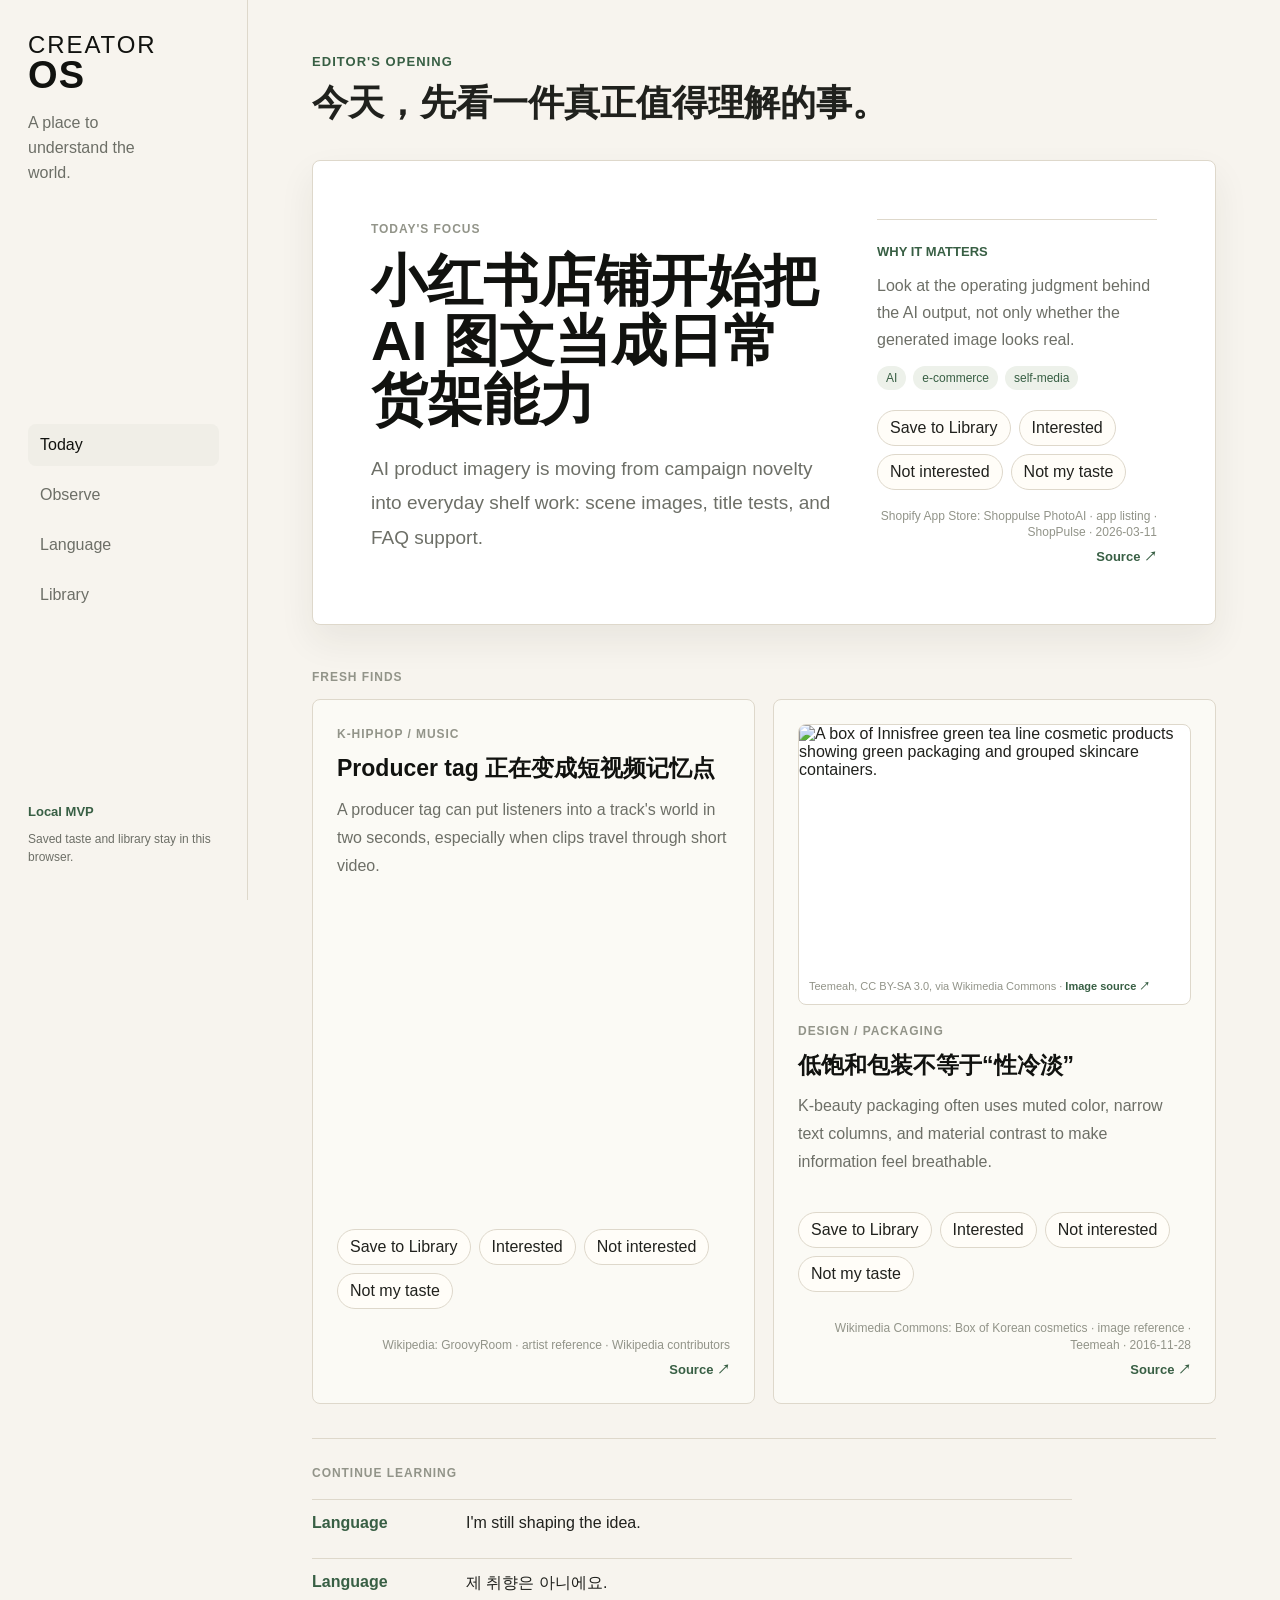
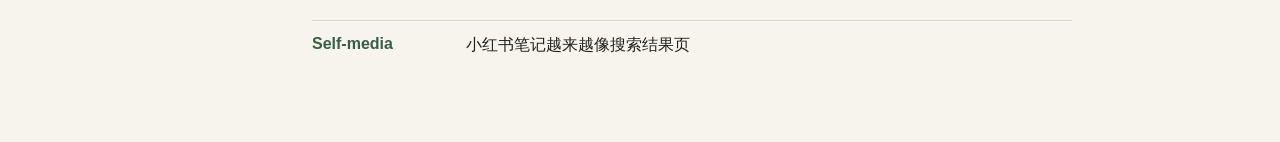
==== creator-osindex.html @ e70a6026 "fix(content): load source metadata visibility fix" ====
<!DOCTYPE html>
<html lang="zh-CN">
<head>
  <meta charset="UTF-8">
  <meta name="viewport" content="width=device-width, initial-scale=1.0">
  <title>Creator OS</title>
  <link rel="stylesheet" href="creator-osstyle.css">
  <link rel="stylesheet" href="creator-ostoday-review.css">
  <link rel="stylesheet" href="creator-osmvp.css">
</head>
<body>
  <div class="app-shell">
    <aside class="sidebar" aria-label="Primary navigation">
      <div>
        <a class="brand" href="#today" data-page="today" aria-label="Creator OS Today">
          <span>Creator</span>
          <strong>OS</strong>
        </a>
        <p class="brand-line">A place to understand the world.</p>
      </div>

      <nav class="nav-list">
        <a class="nav-item active" href="#today" data-page="today">Today</a>
        <a class="nav-item" href="#observe" data-page="observe">Observe</a>
        <a class="nav-item" href="#language" data-page="language">Language</a>
        <a class="nav-item" href="#library" data-page="library">Library</a>
      </nav>

      <div class="sidebar-note">
        <span>Local MVP</span>
        <small>Saved taste and library stay in this browser.</small>
      </div>
    </aside>

    <main class="main-content">
      <section class="page active" id="today" aria-labelledby="today-title"></section>
      <section class="page" id="observe" aria-labelledby="observe-title"></section>
      <section class="page" id="language" aria-labelledby="language-title"></section>
      <section class="page" id="library" aria-labelledby="library-title"></section>
    </main>
  </div>

  <nav class="mobile-nav" aria-label="Mobile navigation">
    <a class="mobile-nav-item active" href="#today" data-page="today">Today</a>
    <a class="mobile-nav-item" href="#observe" data-page="observe">Observe</a>
    <a class="mobile-nav-item" href="#language" data-page="language">Language</a>
    <a class="mobile-nav-item" href="#library" data-page="library">Library</a>
  </nav>

  <script src="creator-osscript.js"></script>
  <script src="creator-ostoday-review.js"></script>
  <script src="creator-osmvp.js"></script>
  <script src="creator-osmvp-source-fix.js"></script>
</body>
</html>
---- creator-osstyle.css ----
:root {
  --bg: #f7f4ee;
  --paper: #fffdf8;
  --surface: #ffffff;
  --surface-soft: #f0eee7;
  --text: #20211d;
  --muted: #6d6f67;
  --faint: #929489;
  --line: #ded8cb;
  --accent: #5f7d66;
  --accent-dark: #385f44;
  --warm: #b46a45;
  --ink: #11120f;
  --shadow: 0 16px 36px rgba(44, 39, 28, 0.07);
  --radius: 8px;
}

* { box-sizing: border-box; }

html { scroll-behavior: smooth; }

body {
  margin: 0;
  background: var(--bg);
  color: var(--text);
  font-family: Inter, "Noto Sans SC", "Noto Sans KR", "Helvetica Neue", Arial, sans-serif;
  letter-spacing: 0;
}

button, input, textarea { font: inherit; }
button { cursor: pointer; }

.app-shell { min-height: 100vh; }

.sidebar {
  position: fixed;
  inset: 0 auto 0 0;
  width: 248px;
  padding: 34px 28px;
  border-right: 1px solid var(--line);
  background: rgba(247, 244, 238, 0.92);
  display: flex;
  flex-direction: column;
  justify-content: space-between;
  z-index: 10;
}

.brand {
  color: var(--ink);
  text-decoration: none;
  text-transform: uppercase;
  line-height: 0.92;
  display: inline-grid;
  gap: 2px;
}

.brand span { font-size: 24px; letter-spacing: 0.08em; }
.brand strong { font-size: 38px; letter-spacing: 0.03em; }
.brand-line { color: var(--muted); line-height: 1.55; max-width: 150px; margin: 18px 0 0; }

.nav-list { display: grid; gap: 8px; margin-top: 52px; }
.nav-item, .mobile-nav-item {
  color: var(--muted);
  text-decoration: none;
  border-radius: var(--radius);
  transition: color .18s ease, background .18s ease;
}
.nav-item { padding: 12px 12px; }
.nav-item:hover, .nav-item.active, .mobile-nav-item.active { color: var(--ink); background: var(--surface-soft); }

.sidebar-note { color: var(--muted); display: grid; gap: 8px; font-size: 13px; line-height: 1.5; }
.sidebar-note span { color: var(--accent-dark); font-weight: 700; }
.sidebar-note small { font-size: 12px; }

.main-content {
  margin-left: 248px;
  min-height: 100vh;
  padding: 42px clamp(24px, 5vw, 76px) 72px;
}

.page { display: none; max-width: 1180px; margin: 0 auto; animation: appear .18s ease; }
.page.active { display: block; }

@keyframes appear { from { opacity: 0; transform: translateY(6px); } to { opacity: 1; transform: translateY(0); } }

.page-kicker { color: var(--accent-dark); font-size: 13px; font-weight: 700; letter-spacing: 0.08em; text-transform: uppercase; }
.page-title { margin: 10px 0 10px; font-size: clamp(34px, 5vw, 64px); line-height: 1.02; font-weight: 650; max-width: 820px; }
.page-subtitle { color: var(--muted); font-size: 18px; line-height: 1.65; max-width: 760px; margin: 0 0 30px; }

.today-top { display: grid; grid-template-columns: minmax(0, 1.18fr) minmax(300px, .82fr); gap: 18px; margin: 26px 0 18px; align-items: stretch; }
.section-grid { display: grid; grid-template-columns: repeat(2, minmax(0, 1fr)); gap: 18px; }
.content-grid { display: grid; grid-template-columns: repeat(3, minmax(0, 1fr)); gap: 16px; }
.library-grid { display: grid; grid-template-columns: minmax(0, 1fr) 320px; gap: 18px; align-items: start; }

.panel, .item-card, .lesson-card, .note-card, .library-card {
  background: var(--surface);
  border: 1px solid var(--line);
  border-radius: var(--radius);
  box-shadow: var(--shadow);
}

.panel { padding: clamp(20px, 3vw, 32px); }
.item-card, .lesson-card, .library-card { padding: 20px; }
.note-card { padding: 18px; background: #fbfaf5; box-shadow: none; }

.panel-label, .card-meta { color: var(--faint); font-size: 12px; letter-spacing: 0.08em; text-transform: uppercase; font-weight: 700; }
.panel h2, .item-card h3, .lesson-card h3, .library-card h3 { margin: 10px 0 10px; line-height: 1.22; }
.panel h2 { font-size: clamp(26px, 3vw, 40px); }
.item-card h3, .lesson-card h3, .library-card h3 { font-size: 20px; }
p { line-height: 1.65; }
.card-copy, .item-card p, .lesson-card p, .library-card p { color: var(--muted); margin: 0 0 14px; }

.focus-list { display: grid; gap: 12px; margin-top: 18px; }
.focus-row { display: grid; grid-template-columns: 98px 1fr; gap: 14px; padding: 14px 0; border-top: 1px solid var(--line); }
.focus-row strong { color: var(--accent-dark); }

.find-list { display: grid; gap: 13px; }
.find-mini { border-top: 1px solid var(--line); padding-top: 13px; }
.find-mini:first-child { border-top: 0; padding-top: 0; }
.find-mini h3 { margin: 0 0 5px; font-size: 18px; }
.find-mini p { margin: 0; color: var(--muted); }

.editor-note { display: flex; gap: 12px; align-items: flex-start; margin: 18px 0; }
.editor-mark { width: 10px; min-width: 10px; height: 10px; border-radius: 50%; background: var(--accent); margin-top: 8px; }

.toolbar { display: flex; flex-wrap: wrap; gap: 8px; margin: 18px 0 22px; }
.chip, .action-button, .save-button, .remove-button, .text-button {
  border: 1px solid var(--line);
  background: var(--paper);
  color: var(--text);
  border-radius: 999px;
  padding: 8px 12px;
  min-height: 36px;
}
.chip.active, .action-button.active { background: var(--accent); border-color: var(--accent); color: white; }
.save-button.saved { background: var(--ink); color: white; border-color: var(--ink); }
.remove-button { color: #8d3f2c; }
.text-button { background: transparent; }

.actions { display: flex; flex-wrap: wrap; gap: 8px; margin-top: 14px; }
.tag-row { display: flex; flex-wrap: wrap; gap: 7px; margin: 12px 0; }
.tag { color: var(--accent-dark); background: #edf1ea; border-radius: 999px; padding: 5px 9px; font-size: 12px; }

.observe-card { display: grid; gap: 11px; }
.what-why { display: grid; gap: 8px; padding: 12px; background: #faf8f1; border-radius: var(--radius); color: var(--muted); }
.what-why strong { color: var(--text); }

.lesson-hero { display: grid; grid-template-columns: 1fr 1fr; gap: 18px; margin-bottom: 18px; }
.phrase { font-size: clamp(30px, 4vw, 48px); line-height: 1.08; margin: 12px 0; }
.translation { color: var(--muted); font-size: 18px; }
.word-list { display: grid; gap: 10px; margin-top: 14px; }
.word-row { display: grid; grid-template-columns: 120px 1fr; gap: 12px; border-top: 1px solid var(--line); padding-top: 10px; }
.word-row strong { color: var(--accent-dark); }

.note-input { width: 100%; min-height: 104px; resize: vertical; border: 1px solid var(--line); border-radius: var(--radius); padding: 12px; background: var(--paper); color: var(--text); }
.empty-state { padding: 28px; text-align: center; color: var(--muted); border: 1px dashed var(--line); border-radius: var(--radius); background: rgba(255,255,255,.45); }
.saved-count { color: var(--accent-dark); font-size: 42px; line-height: 1; margin: 8px 0; }

.mobile-nav { display: none; }

@media (max-width: 980px) {
  .sidebar { display: none; }
  .main-content { margin-left: 0; padding: 28px 18px 92px; }
  .today-top, .section-grid, .content-grid, .library-grid, .lesson-hero, .fresh-grid, .today-focus { grid-template-columns: 1fr; }
  .mobile-nav {
    position: fixed;
    left: 10px;
    right: 10px;
    bottom: 10px;
    display: grid;
    grid-template-columns: repeat(4, 1fr);
    gap: 4px;
    background: rgba(255, 253, 248, 0.94);
    border: 1px solid var(--line);
    border-radius: 12px;
    padding: 6px;
    z-index: 20;
    box-shadow: var(--shadow);
  }
  .mobile-nav-item { text-align: center; padding: 10px 4px; font-size: 13px; }
}

@media (max-width: 560px) {
  .main-content { padding-inline: 14px; }
  .page-title { font-size: 38px; }
  .page-subtitle { font-size: 16px; }
  .panel, .item-card, .lesson-card, .library-card { padding: 16px; }
  .focus-row, .word-row { grid-template-columns: 1fr; gap: 4px; }
  .actions .action-button, .actions .save-button { flex: 1 1 132px; }
}

/* Today Experience v1 */
#today {
  max-width: 1080px;
}

.today-editor-opening {
  margin: 10px 0 34px;
}

.today-editor-opening p {
  max-width: 620px;
  margin: 10px 0 0;
  color: var(--text);
  font-size: clamp(24px, 3vw, 36px);
  line-height: 1.28;
  font-weight: 600;
}

.today-focus {
  display: grid;
  grid-template-columns: minmax(0, 1.28fr) minmax(280px, .72fr);
  gap: clamp(24px, 4vw, 44px);
  margin: 0 0 42px;
  padding: clamp(30px, 5vw, 58px);
  background: var(--surface);
  border: 1px solid var(--line);
  border-radius: var(--radius);
  box-shadow: var(--shadow);
}

.today-focus h1 {
  max-width: 720px;
  margin: 14px 0 22px;
  color: var(--ink);
  font-size: clamp(38px, 5vw, 66px);
  line-height: 1.06;
  font-weight: 650;
}

.today-focus-copy p {
  max-width: 660px;
  margin: 0;
  color: var(--muted);
  font-size: 19px;
  line-height: 1.8;
}

.today-focus-aside {
  align-self: end;
  padding-top: 22px;
  border-top: 1px solid var(--line);
}

.today-focus-aside > span {
  color: var(--accent-dark);
  font-size: 13px;
  font-weight: 700;
  text-transform: uppercase;
}

.today-focus-aside p {
  margin: 12px 0 0;
  color: var(--muted);
  line-height: 1.7;
}

.today-section,
.today-continue {
  margin-top: 34px;
}

.today-section-heading {
  margin-bottom: 14px;
}

.fresh-grid {
  display: grid;
  grid-template-columns: repeat(2, minmax(0, 1fr));
  gap: 18px;
}

.fresh-card {
  min-height: 240px;
  padding: 24px;
  background: #fbfaf5;
  border: 1px solid var(--line);
  border-radius: var(--radius);
}

.fresh-card h3 {
  margin: 12px 0 12px;
  color: var(--ink);
  font-size: 23px;
  line-height: 1.28;
}

.fresh-card p {
  margin: 0;
  color: var(--muted);
  line-height: 1.75;
}

.source-link {
  display: inline-flex;
  margin-top: 16px;
  color: var(--accent-dark);
  font-size: 13px;
  font-weight: 700;
  text-decoration: none;
}

.source-link:hover {
  text-decoration: underline;
}

.today-continue {
  padding: 24px 0 0;
  border-top: 1px solid var(--line);
}

.today-continue .focus-list {
  max-width: 760px;
}

.today-continue .focus-row {
  grid-template-columns: 140px 1fr;
}

.today-focus .actions,
.fresh-card .actions {
  margin-top: 20px;
}

@media (max-width: 980px) {
  .today-editor-opening { margin-top: 0; }
  .today-focus { padding: 24px; }
  .today-focus-aside { align-self: auto; }
}

@media (max-width: 560px) {
  .today-editor-opening p { font-size: 28px; }
  .today-focus h1 { font-size: 38px; }
  .today-focus-copy p { font-size: 17px; }
  .today-continue .focus-row { grid-template-columns: 1fr; }
}
---- creator-ostoday-review.css ----
/* Today review-fix pass */
.today-focus h1 {
  font-size: clamp(34px, 4.4vw, 58px);
}

.tag {
  border: 0;
  cursor: pointer;
  transition: color .18s ease, background .18s ease;
}

.tag:hover,
.tag:focus-visible {
  color: var(--ink);
  background: #dfe8dc;
  outline: 2px solid rgba(95, 125, 102, 0.35);
  outline-offset: 2px;
}

.source-meta {
  display: flex;
  flex-wrap: wrap;
  justify-content: flex-end;
  align-items: center;
  gap: 7px 10px;
  margin-top: 18px;
  color: var(--faint);
  font-size: 12px;
  line-height: 1.4;
  text-align: right;
}

.source-link {
  margin-top: 0;
}

.fresh-card {
  display: flex;
  flex-direction: column;
  gap: 16px;
}

.fresh-card-body {
  flex: 1;
}

.fresh-card-footer {
  display: grid;
  gap: 10px;
  margin-top: auto;
}

.content-image {
  margin: 0;
  border-radius: var(--radius);
  overflow: hidden;
  background: var(--surface);
  border: 1px solid var(--line);
}

.content-image img {
  display: block;
  width: 100%;
  aspect-ratio: 16 / 10;
  object-fit: cover;
}

.content-image figcaption {
  padding: 9px 10px;
  color: var(--faint);
  font-size: 11px;
  line-height: 1.45;
}

.content-image a {
  color: var(--accent-dark);
  font-weight: 700;
  text-decoration: none;
}

.content-image a:hover {
  text-decoration: underline;
}

@media (max-width: 560px) {
  .source-meta { justify-content: flex-start; text-align: left; }
  .fresh-card { min-height: auto; }
}
---- creator-osmvp.css ----
.lesson-grid {
  display: grid;
  grid-template-columns: repeat(2, minmax(0, 1fr));
  gap: 18px;
}

.lesson-card .what-why,
.library-card .what-why {
  margin: 14px 0;
}

.lesson-card .source-meta,
.observe-card .source-meta,
.library-card .source-meta {
  justify-content: flex-start;
  text-align: left;
}

.library-card .content-image,
.lesson-card .content-image {
  margin-bottom: 12px;
}

.library-filters {
  align-items: center;
  flex-wrap: wrap;
}

.library-filters select,
.library-filters input {
  min-height: 38px;
  border: 1px solid var(--border);
  border-radius: 999px;
  padding: 0 14px;
  background: var(--paper);
  color: var(--ink);
  font: inherit;
}

.library-filters input {
  min-width: 180px;
}

.content-card .section-heading,
.lesson-card .section-heading,
.library-card .section-heading {
  margin-bottom: 8px;
}

@media (max-width: 980px) {
  .lesson-grid {
    grid-template-columns: 1fr;
  }

  .library-filters {
    align-items: stretch;
  }

  .library-filters select,
  .library-filters input {
    width: 100%;
  }
}
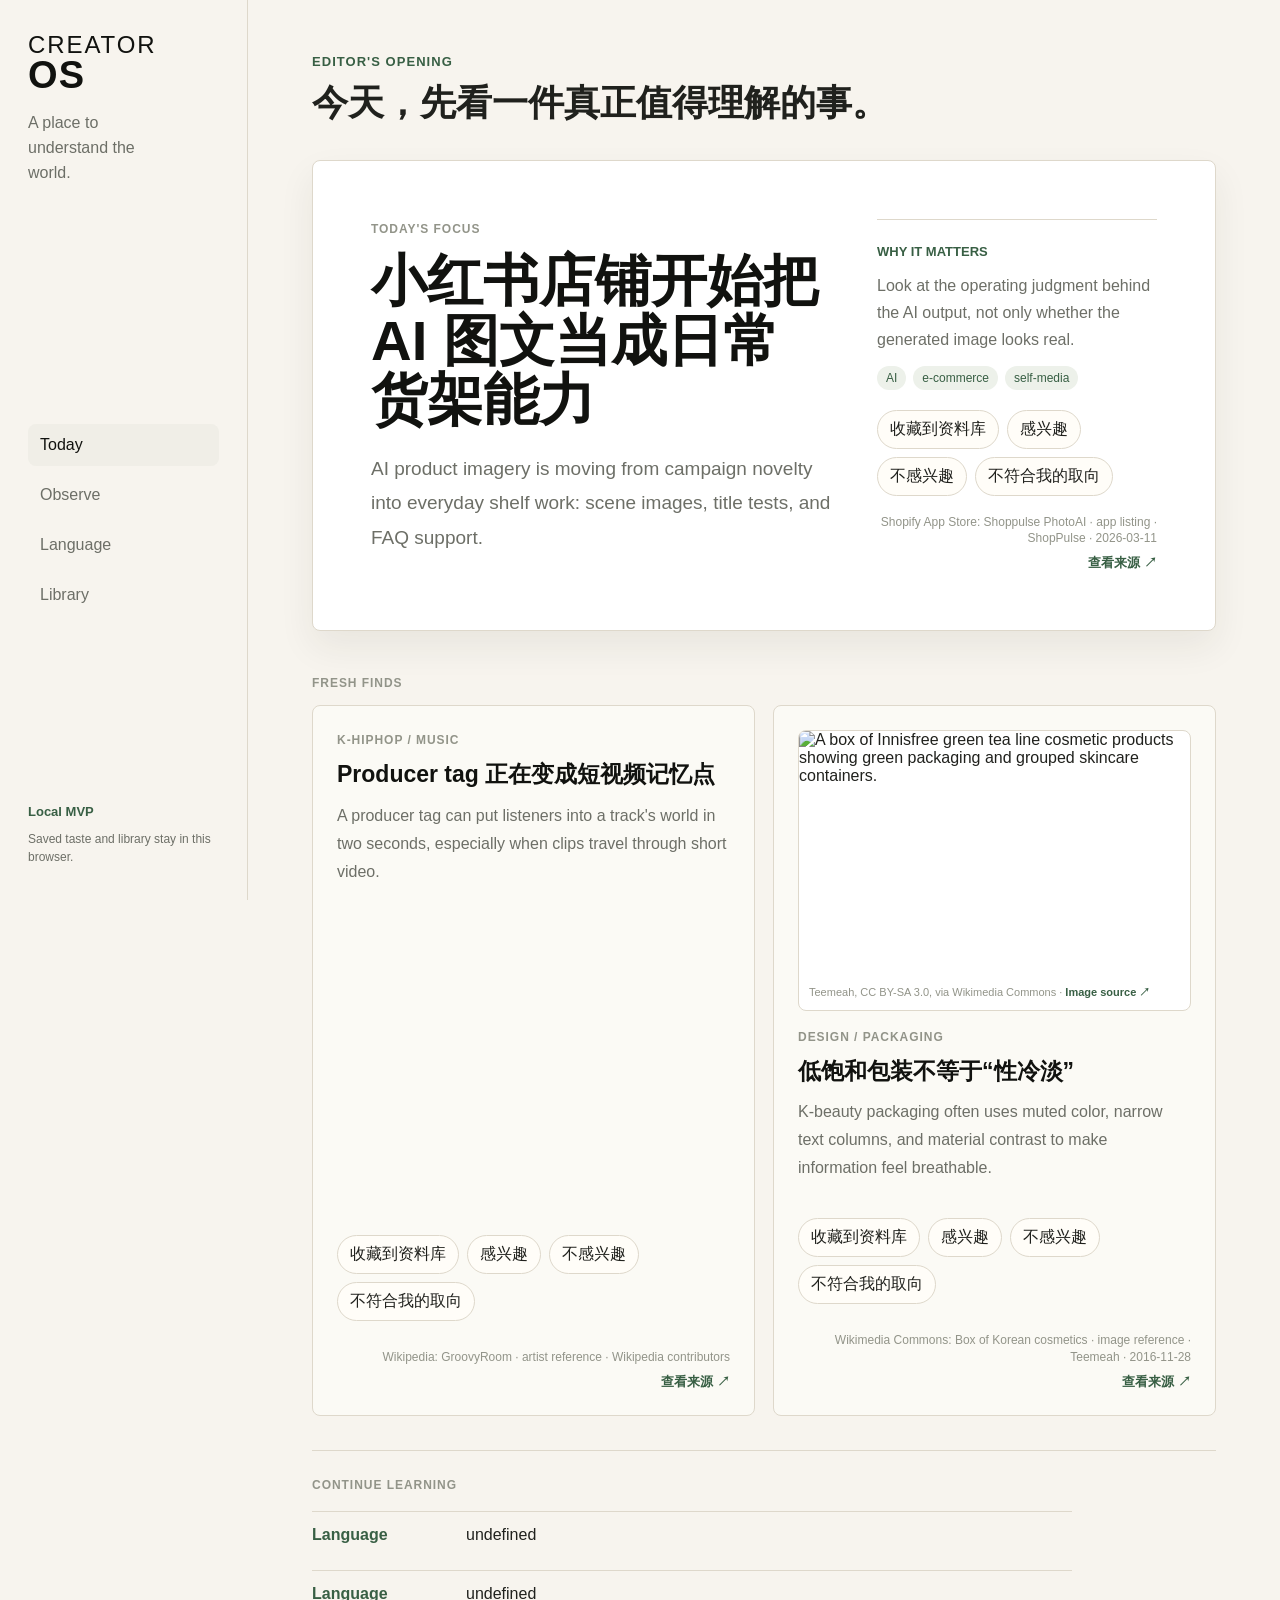
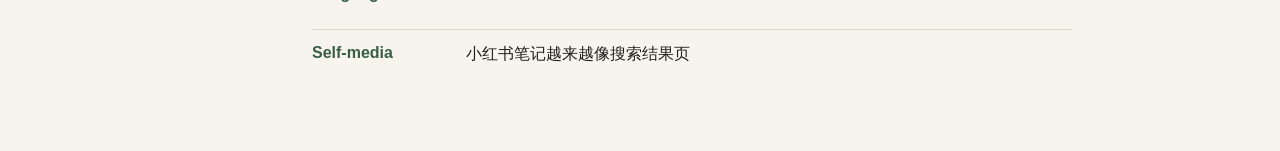
==== commit 9003ed6d: "fix(language): load language experience fixes" ====
--- a/creator-osindex.html
+++ b/creator-osindex.html
@@ -51,5 +51,6 @@
   <script src="creator-ostoday-review.js"></script>
   <script src="creator-osmvp.js"></script>
   <script src="creator-osmvp-source-fix.js"></script>
+  <script src="creator-oslanguage-fix.js"></script>
 </body>
 </html>
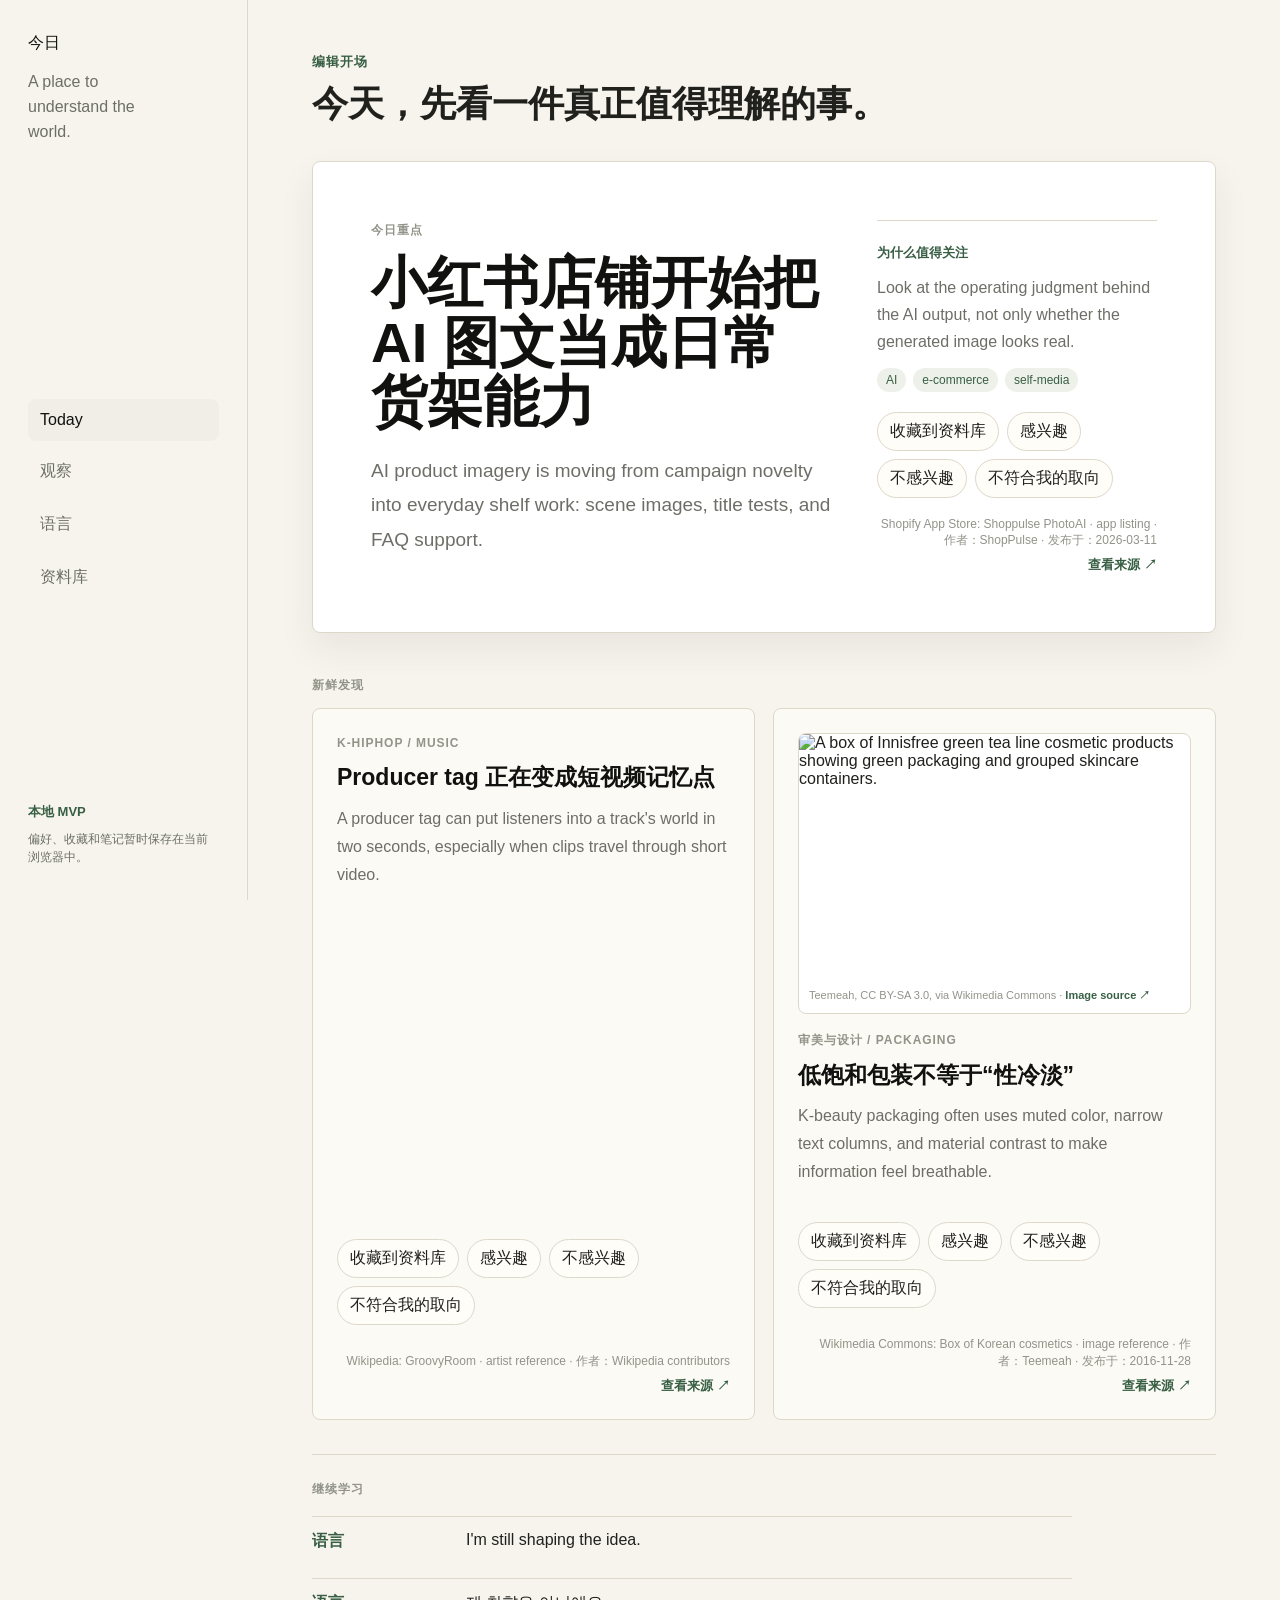
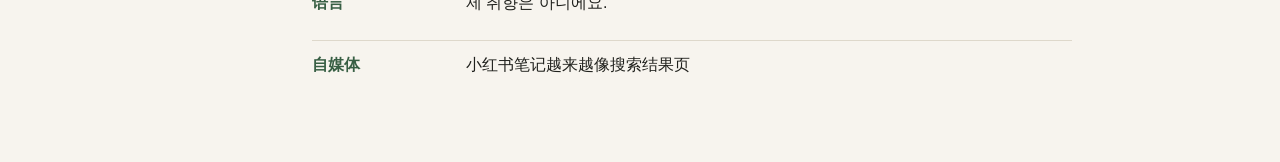
==== commit 5004c5d9: "fix(stability): load final stability pass" ====
--- a/creator-osindex.html
+++ b/creator-osindex.html
@@ -52,5 +52,6 @@
   <script src="creator-osmvp.js"></script>
   <script src="creator-osmvp-source-fix.js"></script>
   <script src="creator-oslanguage-fix.js"></script>
+  <script src="creator-osstability-fix.js"></script>
 </body>
 </html>
--- a/creator-osmvp.css
+++ b/creator-osmvp.css
@@ -47,6 +47,125 @@
   margin-bottom: 8px;
 }
 
+.language-card {
+  display: grid;
+  gap: 12px;
+}
+
+.language-card h3 {
+  margin-bottom: 0;
+  color: var(--accent-dark);
+  font-size: 14px;
+  letter-spacing: 0.08em;
+  text-transform: uppercase;
+}
+
+.lesson-translation {
+  display: grid;
+  gap: 5px;
+  padding: 12px 0 0;
+  border-top: 1px solid var(--line);
+}
+
+.lesson-translation strong,
+.lesson-main-point span,
+.lesson-block h4 {
+  color: var(--accent-dark);
+  font-size: 13px;
+  font-weight: 700;
+}
+
+.lesson-translation p,
+.lesson-short,
+.lesson-block p,
+.example-row p {
+  margin: 0;
+}
+
+.lesson-main-point {
+  display: grid;
+  gap: 6px;
+  padding: 12px;
+  background: #faf8f1;
+  border-radius: var(--radius);
+}
+
+.lesson-main-point p,
+.lesson-block p,
+.lesson-row span,
+.example-row p,
+.example-row small {
+  color: var(--muted);
+  line-height: 1.65;
+}
+
+.lesson-chip-row {
+  display: flex;
+  flex-wrap: wrap;
+  gap: 7px;
+}
+
+.info-chip,
+.topic-chip {
+  display: inline-flex;
+  align-items: center;
+  min-height: 28px;
+  border-radius: 999px;
+  padding: 5px 9px;
+  font-size: 12px;
+  background: #edf1ea;
+  color: var(--accent-dark);
+}
+
+.info-chip:focus-visible,
+.topic-chip:focus-visible,
+.lesson-toggle:focus-visible {
+  outline: 2px solid rgba(95, 125, 102, 0.35);
+  outline-offset: 2px;
+}
+
+.lesson-expanded {
+  display: grid;
+  gap: 14px;
+  padding-top: 14px;
+  border-top: 1px solid var(--line);
+  animation: appear .18s ease;
+}
+
+.lesson-block {
+  display: grid;
+  gap: 8px;
+}
+
+.lesson-block h4 {
+  margin: 0;
+}
+
+.lesson-row,
+.example-row {
+  display: grid;
+  gap: 4px;
+  padding: 10px 0;
+  border-top: 1px solid var(--line);
+}
+
+.lesson-row:first-of-type,
+.example-row:first-of-type {
+  border-top: 0;
+  padding-top: 0;
+}
+
+.lesson-row strong,
+.example-original {
+  color: var(--ink);
+}
+
+.lesson-ai-note {
+  padding: 12px;
+  background: #faf8f1;
+  border-radius: var(--radius);
+}
+
 @media (max-width: 980px) {
   .lesson-grid {
     grid-template-columns: 1fr;
@@ -61,3 +180,10 @@
     width: 100%;
   }
 }
+
+@media (max-width: 560px) {
+  .language-card .actions {
+    display: grid;
+    grid-template-columns: 1fr;
+  }
+}
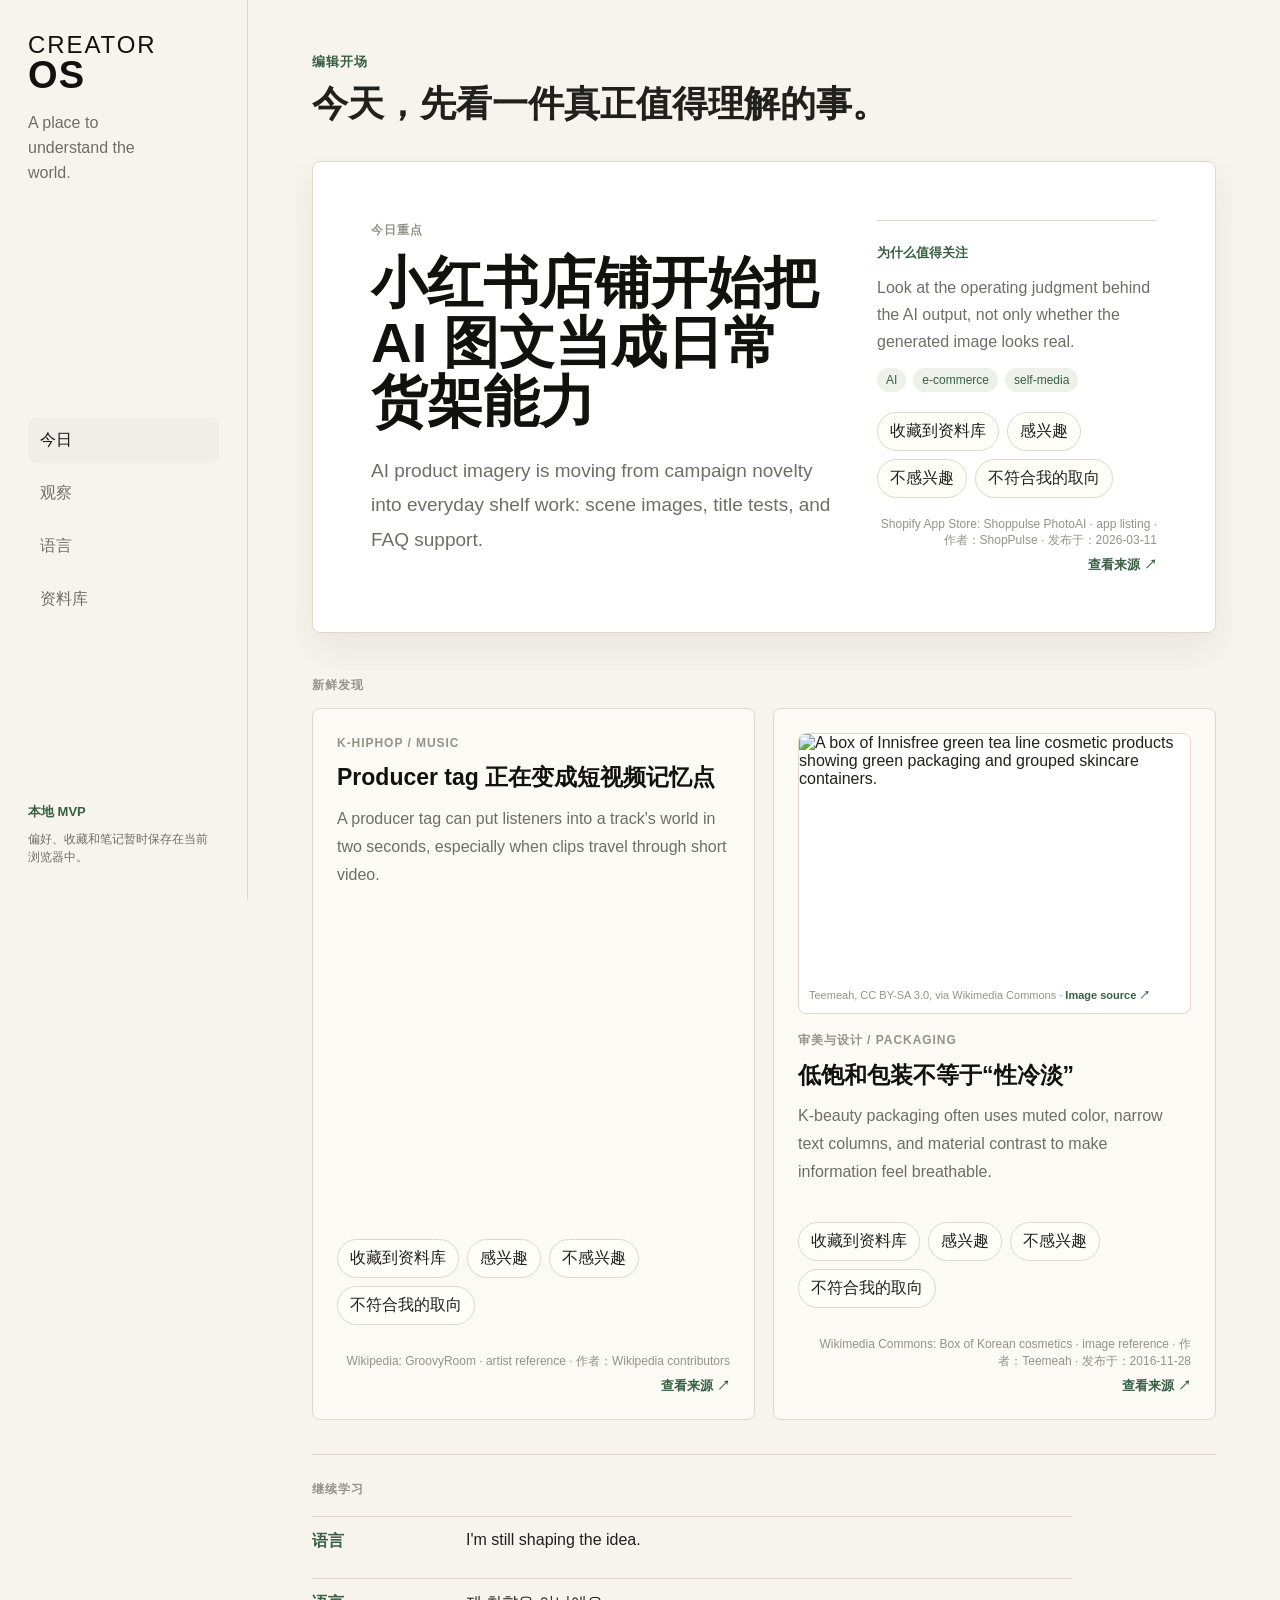
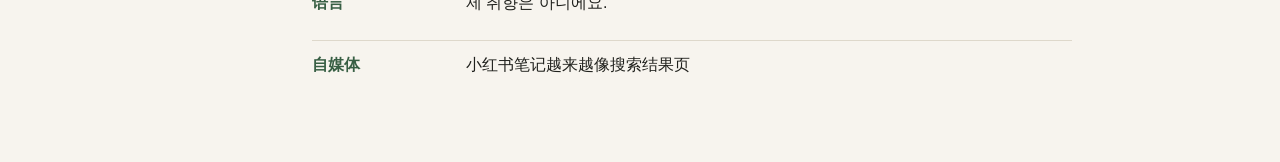
==== commit 2aca31cf: "fix(localization): load scoped shell labels" ====
--- a/creator-osindex.html
+++ b/creator-osindex.html
@@ -53,5 +53,6 @@
   <script src="creator-osmvp-source-fix.js"></script>
   <script src="creator-oslanguage-fix.js"></script>
   <script src="creator-osstability-fix.js"></script>
+  <script src="creator-osshell-localization-fix.js"></script>
 </body>
 </html>
--- a/creator-osmvp.css
+++ b/creator-osmvp.css
@@ -2,6 +2,14 @@
   display: grid;
   grid-template-columns: repeat(2, minmax(0, 1fr));
   gap: 18px;
+  align-items: start;
+}
+
+.lesson-card,
+.language-card {
+  align-self: start;
+  height: auto;
+  min-height: 0;
 }
 
 .lesson-card .what-why,
@@ -99,10 +107,31 @@
   line-height: 1.65;
 }
 
+.lesson-chip-row,
+.tag-row,
+.actions {
+  align-items: flex-start;
+}
+
 .lesson-chip-row {
   display: flex;
   flex-wrap: wrap;
   gap: 7px;
+}
+
+.info-chip,
+.topic-chip,
+.tag,
+.chip,
+.action-button,
+.save-button,
+.remove-button,
+.text-button {
+  width: fit-content;
+  max-width: 100%;
+  height: auto;
+  align-self: flex-start;
+  white-space: normal;
 }
 
 .info-chip,
@@ -113,6 +142,7 @@
   border-radius: 999px;
   padding: 5px 9px;
   font-size: 12px;
+  line-height: 1.35;
   background: #edf1ea;
   color: var(--accent-dark);
 }
@@ -130,6 +160,7 @@
   padding-top: 14px;
   border-top: 1px solid var(--line);
   animation: appear .18s ease;
+  overflow-wrap: anywhere;
 }
 
 .lesson-block {
@@ -186,4 +217,8 @@
     display: grid;
     grid-template-columns: 1fr;
   }
-}
+
+  .language-card .actions > * {
+    width: 100%;
+  }
+}
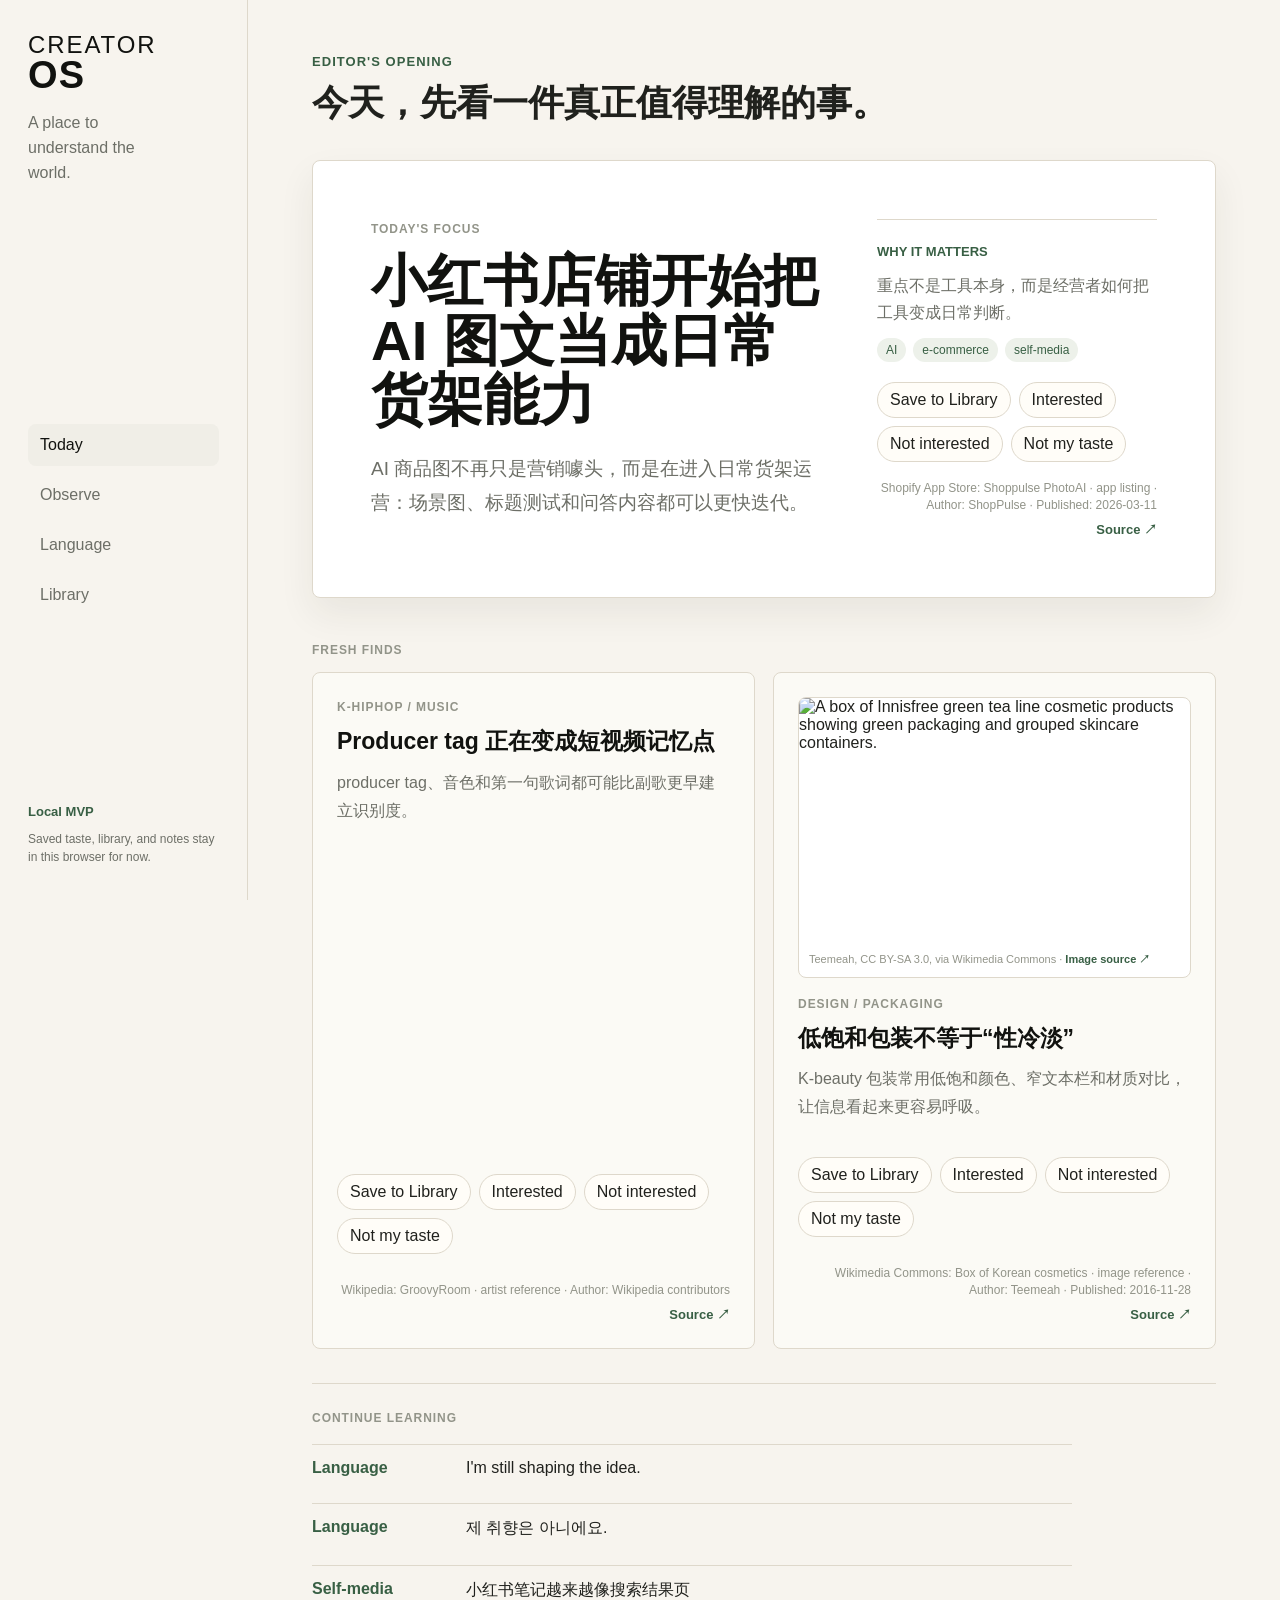
==== commit a624517a: "fix(copy): load bilingual language system" ====
--- a/creator-osindex.html
+++ b/creator-osindex.html
@@ -54,5 +54,6 @@
   <script src="creator-oslanguage-fix.js"></script>
   <script src="creator-osstability-fix.js"></script>
   <script src="creator-osshell-localization-fix.js"></script>
+  <script src="creator-oslanguage-system-fix.js"></script>
 </body>
 </html>
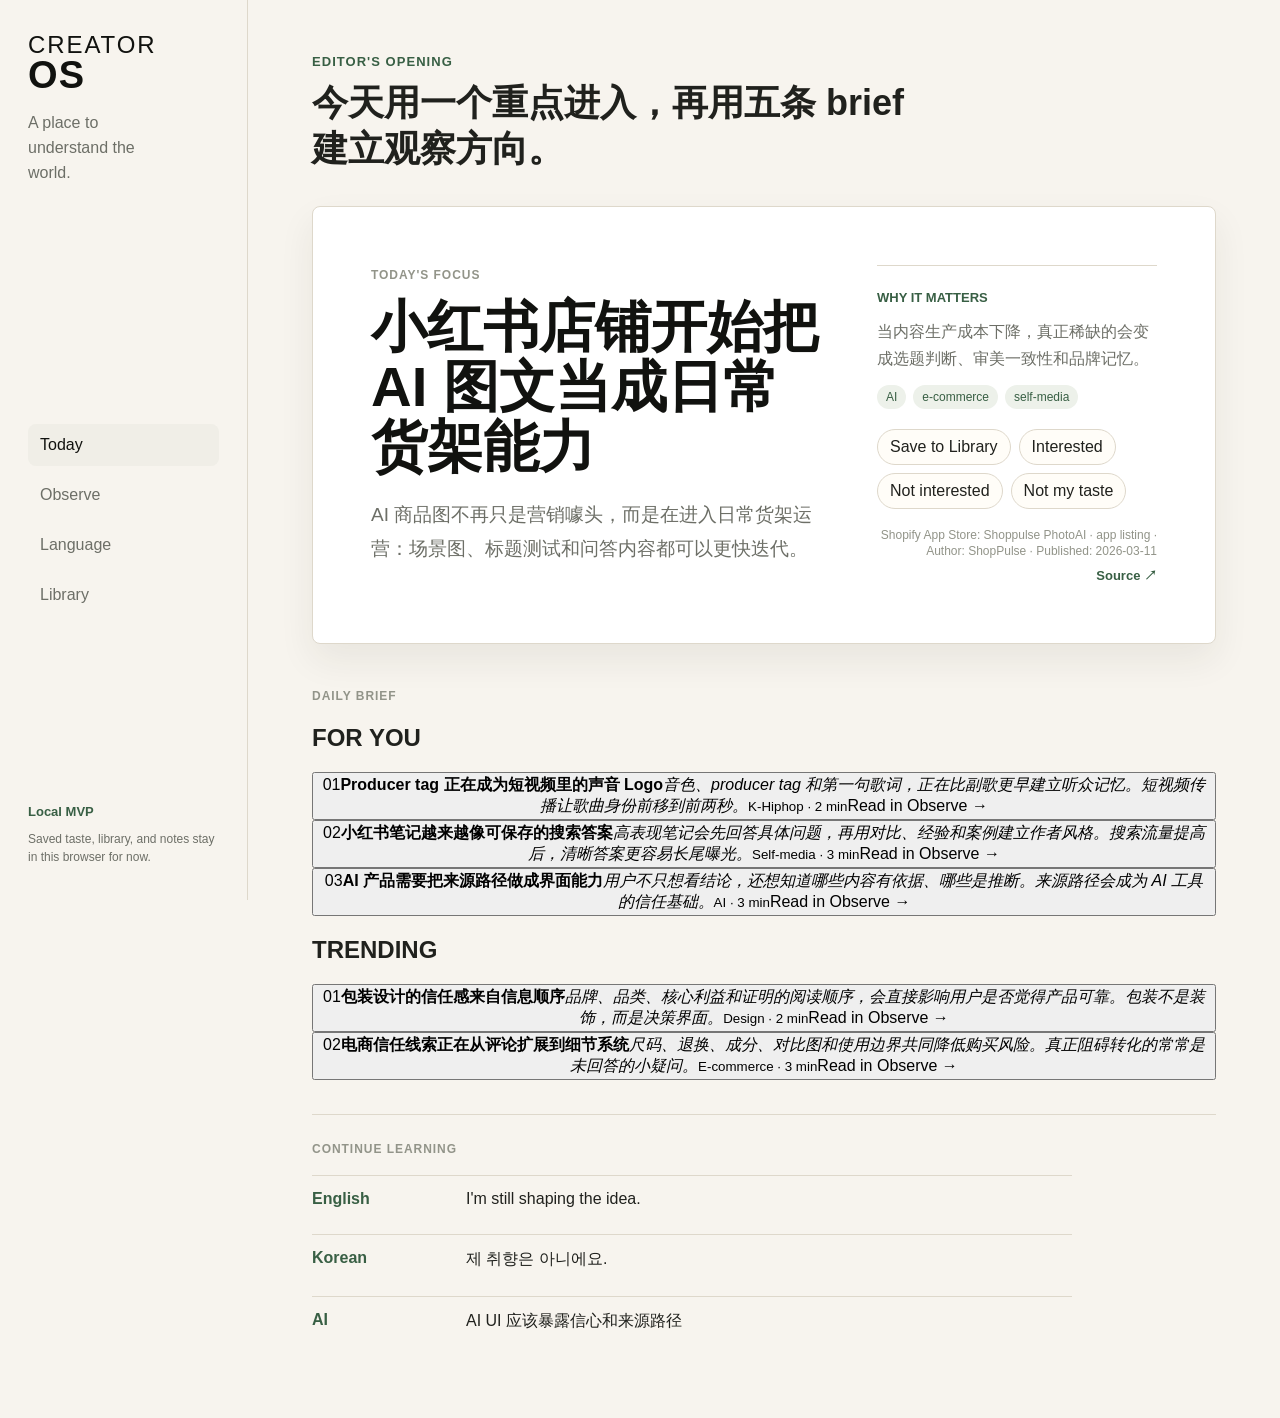
==== commit 8bb1dca2: "feat(content): load today observe expansion" ====
--- a/creator-osindex.html
+++ b/creator-osindex.html
@@ -55,5 +55,7 @@
   <script src="creator-osstability-fix.js"></script>
   <script src="creator-osshell-localization-fix.js"></script>
   <script src="creator-oslanguage-system-fix.js"></script>
+  <script src="creator-oslibrary-note-fix.js"></script>
+  <script src="creator-ostoday-observe-expansion.js"></script>
 </body>
 </html>
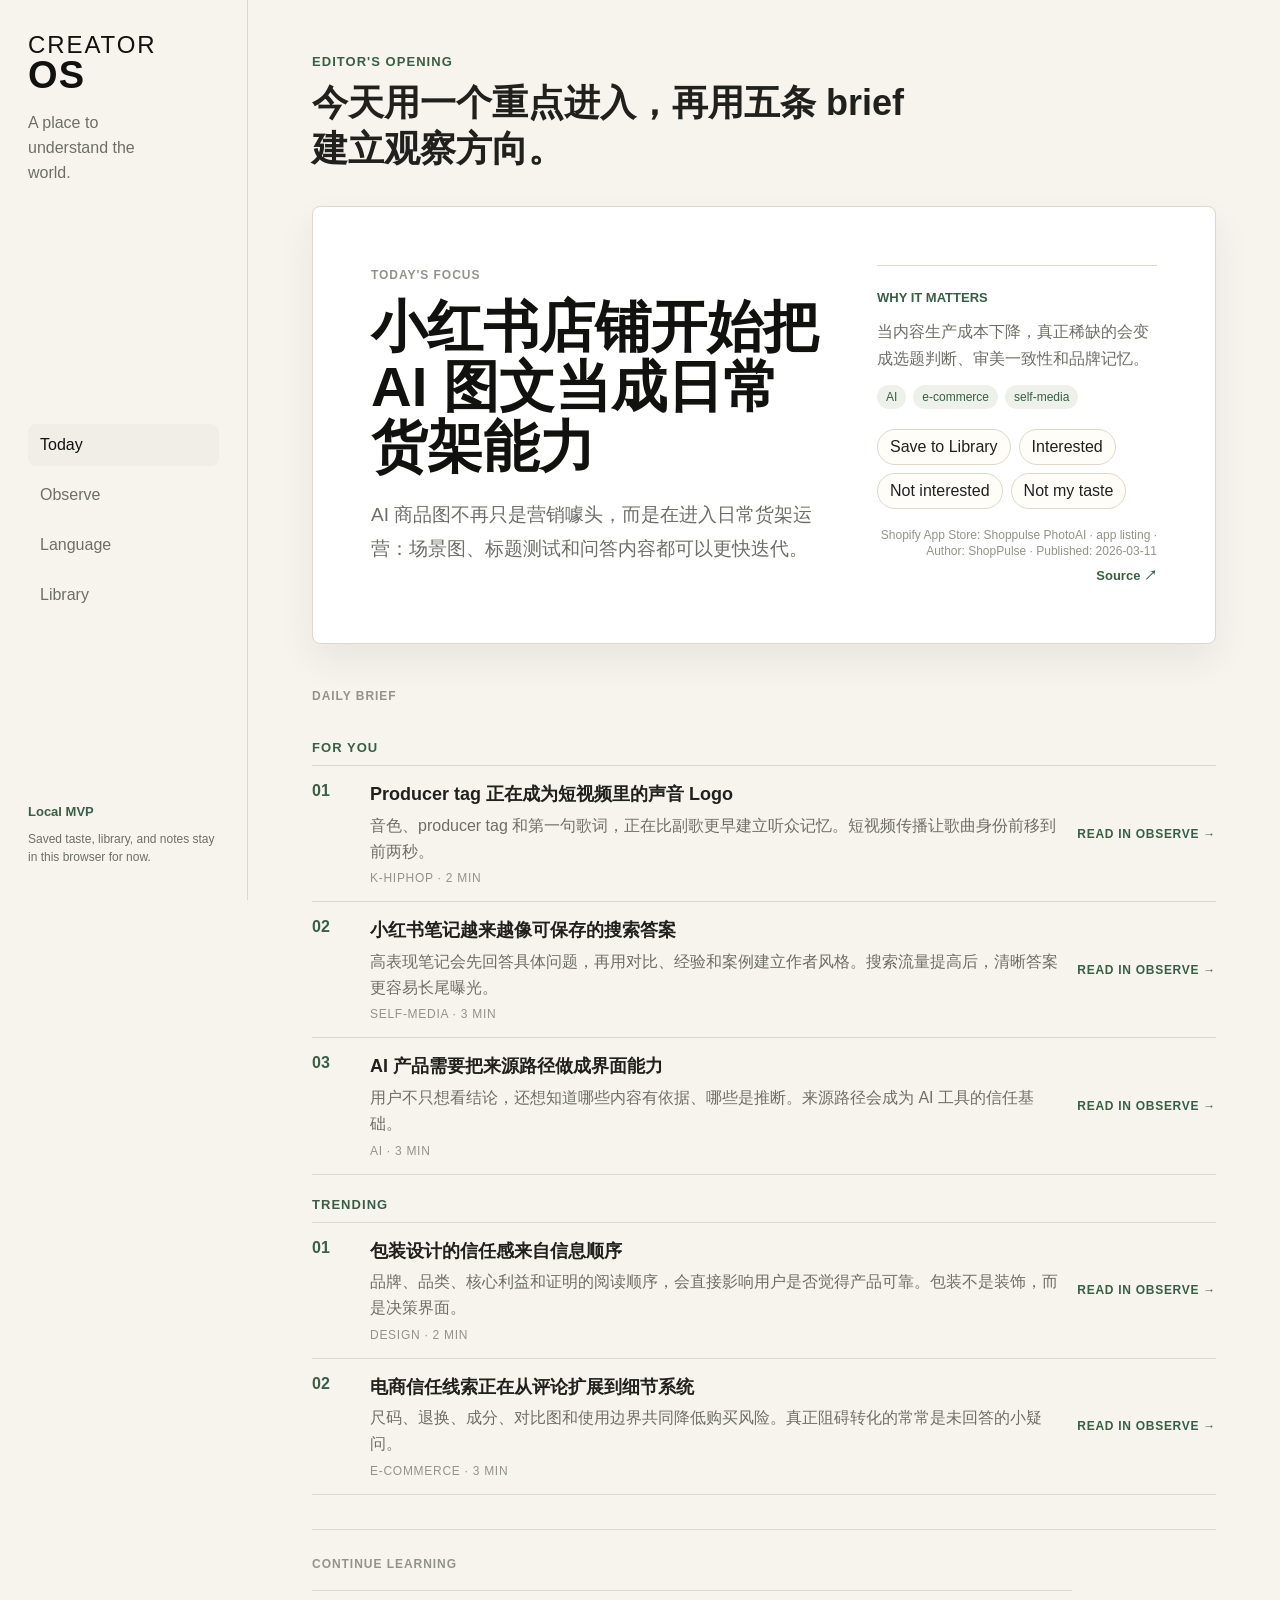
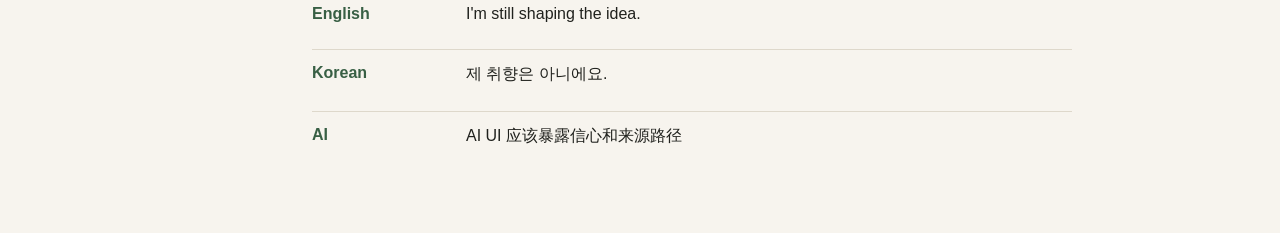
==== commit 642f5419: "fix(reading): load consolidated reading correction" ====
--- a/creator-osindex.html
+++ b/creator-osindex.html
@@ -57,5 +57,6 @@
   <script src="creator-oslanguage-system-fix.js"></script>
   <script src="creator-oslibrary-note-fix.js"></script>
   <script src="creator-ostoday-observe-expansion.js"></script>
+  <script src="creator-osreading-correction.js"></script>
 </body>
 </html>
--- a/creator-osmvp.css
+++ b/creator-osmvp.css
@@ -197,6 +197,127 @@
   border-radius: var(--radius);
 }
 
+.daily-brief {
+  margin-top: 34px;
+  display: grid;
+  gap: 22px;
+}
+
+.brief-group h2 {
+  margin: 0 0 10px;
+  color: var(--accent-dark);
+  font-size: 13px;
+  letter-spacing: .08em;
+  text-transform: uppercase;
+}
+
+.brief-list {
+  display: grid;
+  border-top: 1px solid var(--line);
+}
+
+.brief-item {
+  display: grid;
+  grid-template-columns: 44px minmax(0, 1fr) auto;
+  gap: 14px;
+  width: 100%;
+  padding: 16px 0;
+  border: 0;
+  border-bottom: 1px solid var(--line);
+  background: transparent;
+  color: var(--text);
+  text-align: left;
+}
+
+.brief-item:hover,
+.brief-item:focus-visible {
+  background: rgba(255, 255, 255, .45);
+  outline: 2px solid rgba(95, 125, 102, .22);
+  outline-offset: 2px;
+}
+
+.brief-index {
+  color: var(--accent-dark);
+  font-weight: 700;
+}
+
+.brief-copy {
+  display: grid;
+  gap: 6px;
+}
+
+.brief-copy strong {
+  font-size: 18px;
+  line-height: 1.35;
+}
+
+.brief-copy em {
+  color: var(--muted);
+  font-style: normal;
+  line-height: 1.65;
+}
+
+.brief-copy small,
+.brief-link {
+  color: var(--faint);
+  font-size: 12px;
+  text-transform: uppercase;
+  letter-spacing: .06em;
+}
+
+.brief-link {
+  align-self: center;
+  color: var(--accent-dark);
+  font-weight: 700;
+  white-space: nowrap;
+}
+
+.observe-masonry {
+  column-count: 3;
+  column-gap: 16px;
+}
+
+.observe-masonry .observe-card {
+  display: inline-grid;
+  width: 100%;
+  margin: 0 0 16px;
+  break-inside: avoid;
+  page-break-inside: avoid;
+}
+
+.observe-extra {
+  display: grid;
+  gap: 6px;
+  padding-top: 12px;
+  border-top: 1px solid var(--line);
+}
+
+.observe-extra h4 {
+  margin: 0;
+  color: var(--accent-dark);
+  font-size: 13px;
+}
+
+.observe-extra p {
+  margin: 0;
+  color: var(--muted);
+}
+
+.observe-highlight {
+  animation: observePulse .18s ease;
+  outline: 2px solid rgba(95, 125, 102, .45);
+  outline-offset: 3px;
+}
+
+@keyframes observePulse {
+  from { background: #edf1ea; }
+  to { background: var(--surface); }
+}
+
+@media (max-width: 1100px) {
+  .observe-masonry { column-count: 2; }
+}
+
 @media (max-width: 980px) {
   .lesson-grid {
     grid-template-columns: 1fr;
@@ -210,6 +331,12 @@
   .library-filters input {
     width: 100%;
   }
+}
+
+@media (max-width: 700px) {
+  .observe-masonry { column-count: 1; }
+  .brief-item { grid-template-columns: 36px minmax(0, 1fr); }
+  .brief-link { grid-column: 2; justify-self: start; }
 }
 
 @media (max-width: 560px) {
